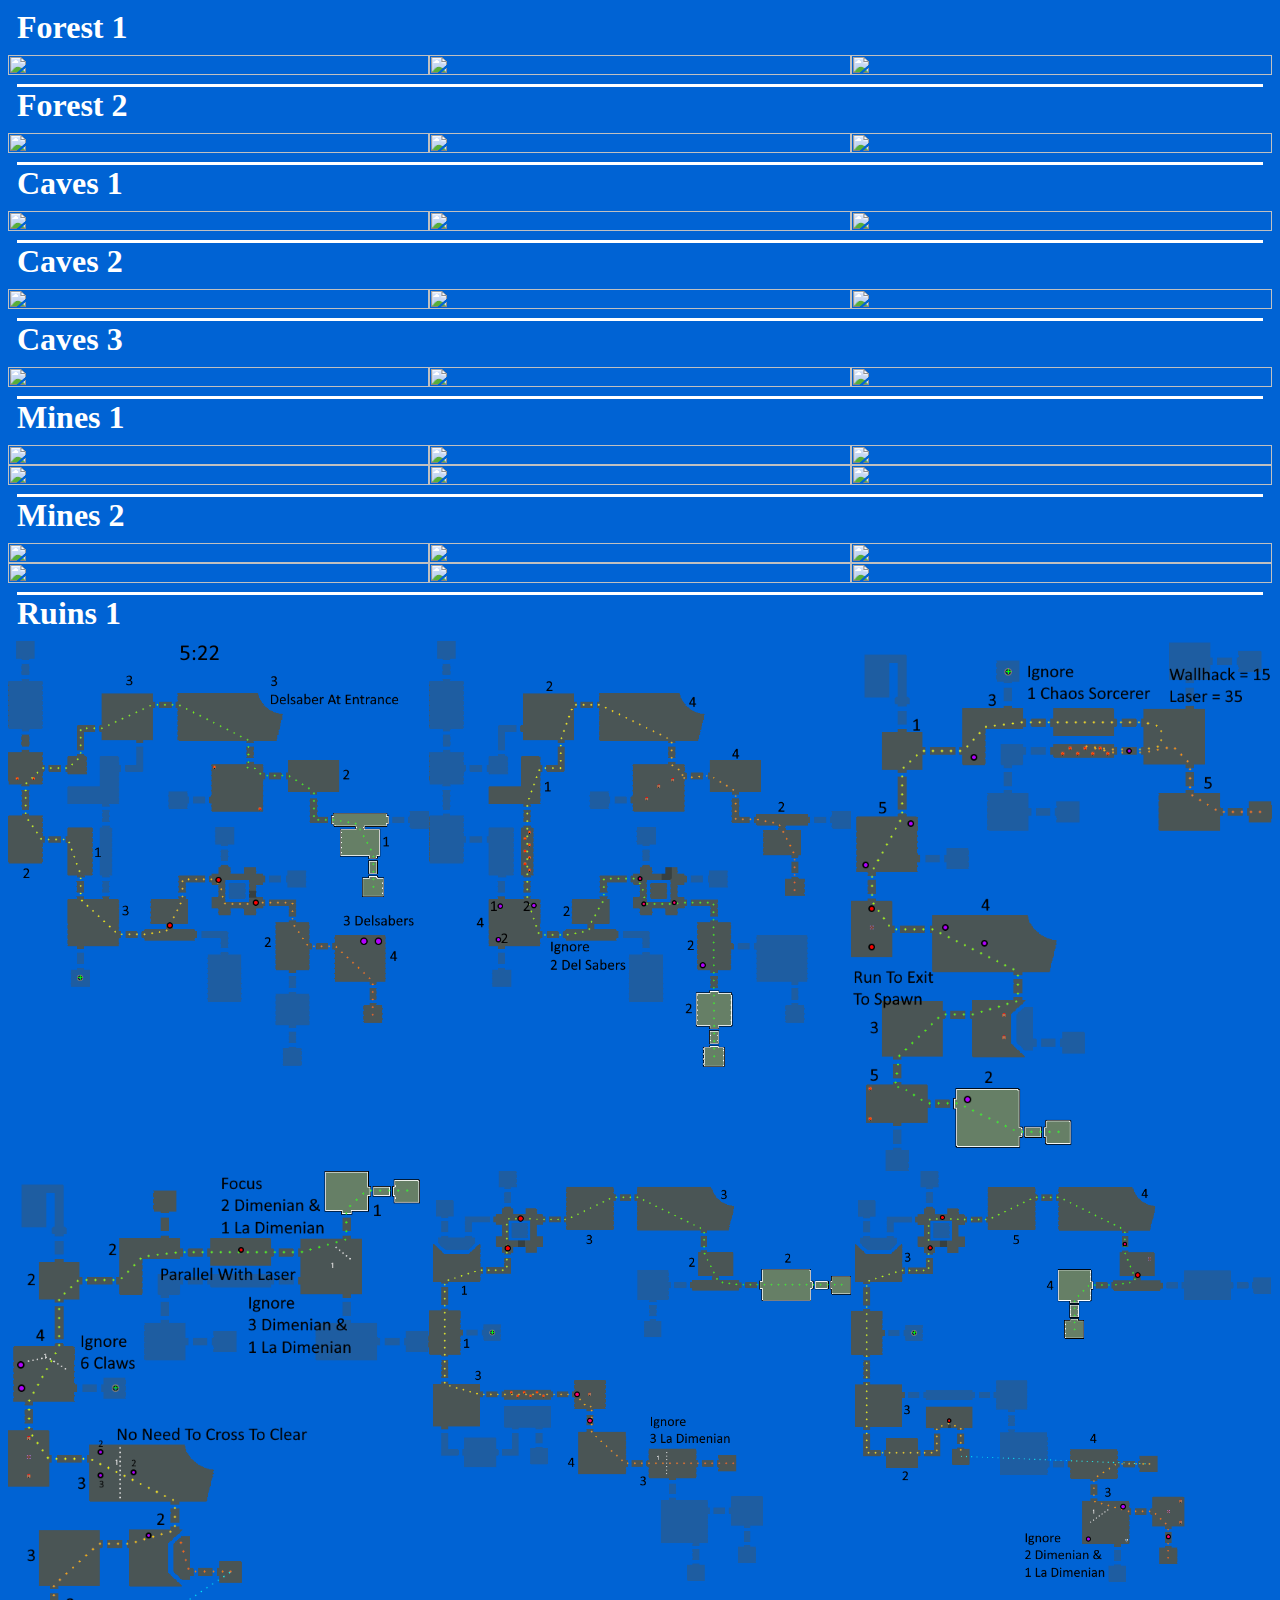
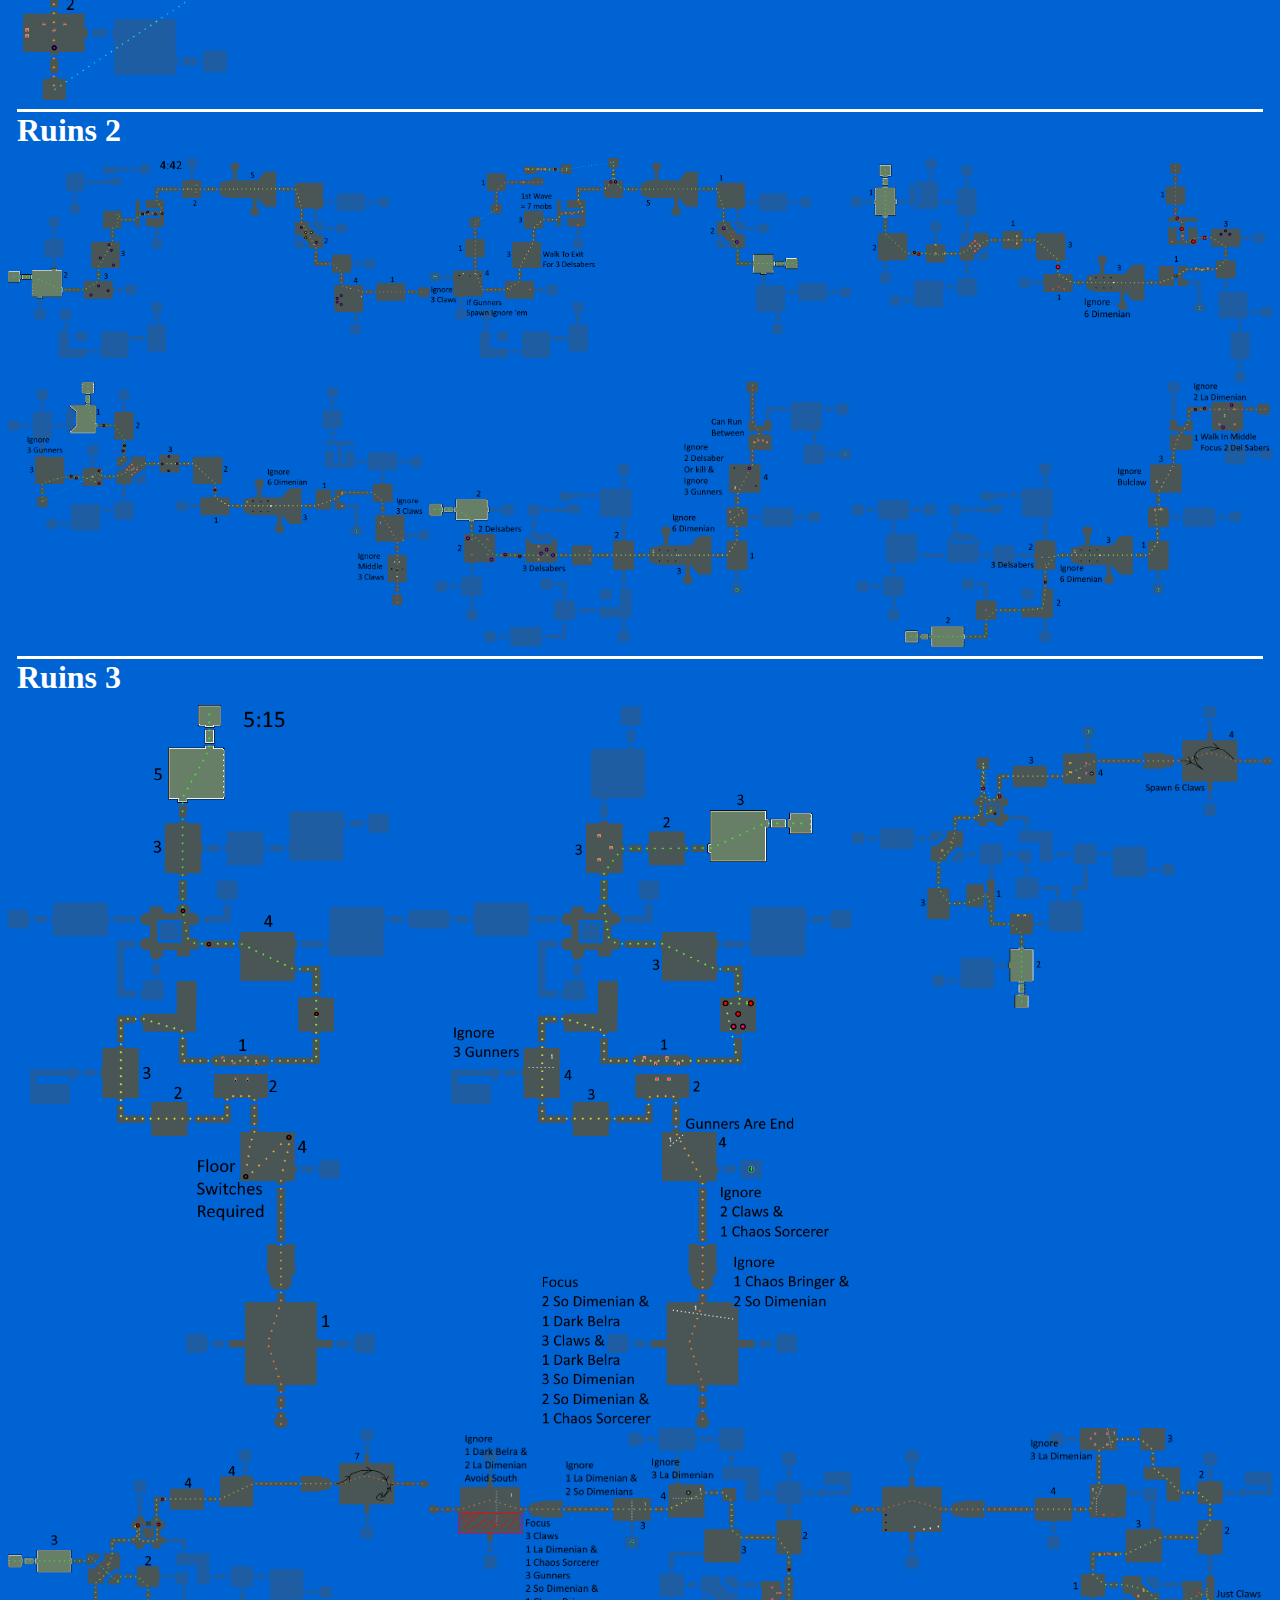
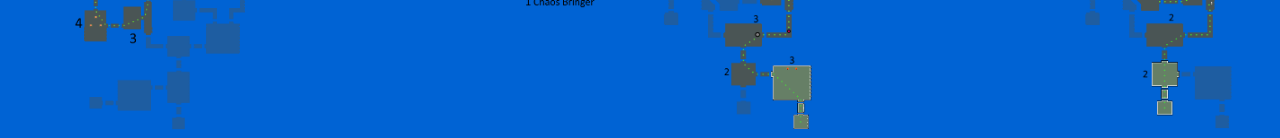
==== Phantasy-Star-Online/AKD_MoreDetails/index.html @ 35e49762 "Added AKD style maps with a little more detail" ====
<html>

<head>
    <script>
        // https://luser.github.io/gamepadtest/
    </script>
</head>

<style>
    body {
        background-color: rgb(0, 99, 212);
    }

    h1 {
        color: #FFF;
        margin: 9px;
    }

    h1:not(:first-child) {
        border-top: solid 3px #ffffff;
    }

    .level-grid {
        display: grid;
        grid-template-columns: 1fr 1fr 1fr;
    }

    img {
        width: 100%;
    }
</style>

<body>
    <h1>Forest 1</h1>
    <div class="level-grid">
        <img src="maps/forest1-a.PNG">
        <img src="maps/forest1-b.PNG">
        <img src="maps/forest1-c.PNG">
    </div>

    <h1>Forest 2</h1>
    <div class="level-grid">
        <img src="maps/forest2-a.PNG">
        <img src="maps/forest2-b.PNG">
        <img src="maps/forest2-c.PNG">
    </div>

    <h1>Caves 1</h1>
    <div class="level-grid">
        <img src="maps/cave1-a.PNG">
        <img src="maps/cave1-b.PNG">
        <img src="maps/cave1-c.PNG">
    </div>

    <h1>Caves 2</h1>
    <div class="level-grid">
        <img src="maps/cave2-a.PNG">
        <img src="maps/cave2-b.PNG">
        <img src="maps/cave2-c.PNG">
    </div>

    <h1>Caves 3</h1>
    <div class="level-grid">
        <img src="maps/cave3-a.PNG">
        <img src="maps/cave3-b.PNG">
        <img src="maps/cave3-c.PNG">
    </div>

    <h1>Mines 1</h1>
    <div class="level-grid">
        <img src="maps/mine1-a.PNG">
        <img src="maps/mine1-b.PNG">
        <img src="maps/mine1-c.PNG">
        <img src="maps/mine1-d.PNG">
        <img src="maps/mine1-e.PNG">
        <img src="maps/mine1-f.PNG">
    </div>

    <h1>Mines 2</h1>
    <div class="level-grid">
        <img src="maps/mine2-a.PNG">
        <img src="maps/mine2-b.PNG">
        <img src="maps/mine2-c.PNG">
        <img src="maps/mine2-d.PNG">
        <img src="maps/mine2-e.PNG">
        <img src="maps/mine2-f.PNG">
    </div>

    <h1>Ruins 1</h1>
    <div class="level-grid">
        <img src="maps/ruins1-a.png">
        <img src="maps/ruins1-b.png">
        <img src="maps/ruins1-c.png">
        <img src="maps/ruins1-d.png">
        <img src="maps/ruins1-e.png">
        <img src="maps/ruins1-f.png">
    </div>

    <h1>Ruins 2</h1>
    <div class="level-grid">
        <img src="maps/ruins2-a.png">
        <img src="maps/ruins2-b.png">
        <img src="maps/ruins2-c.png">
        <img src="maps/ruins2-d.png">
        <img src="maps/ruins2-e.png">
        <img src="maps/ruins2-f.png">
    </div>

    <h1>Ruins 3</h1>
    <div class="level-grid">
        <img src="maps/ruins3-a.png">
        <img src="maps/ruins3-b.png">
        <img src="maps/ruins3-c.png">
        <img src="maps/ruins3-d.png">
        <img src="maps/ruins3-e.png">
        <img src="maps/ruins3-f.png">
    </div>
</body>

</html>
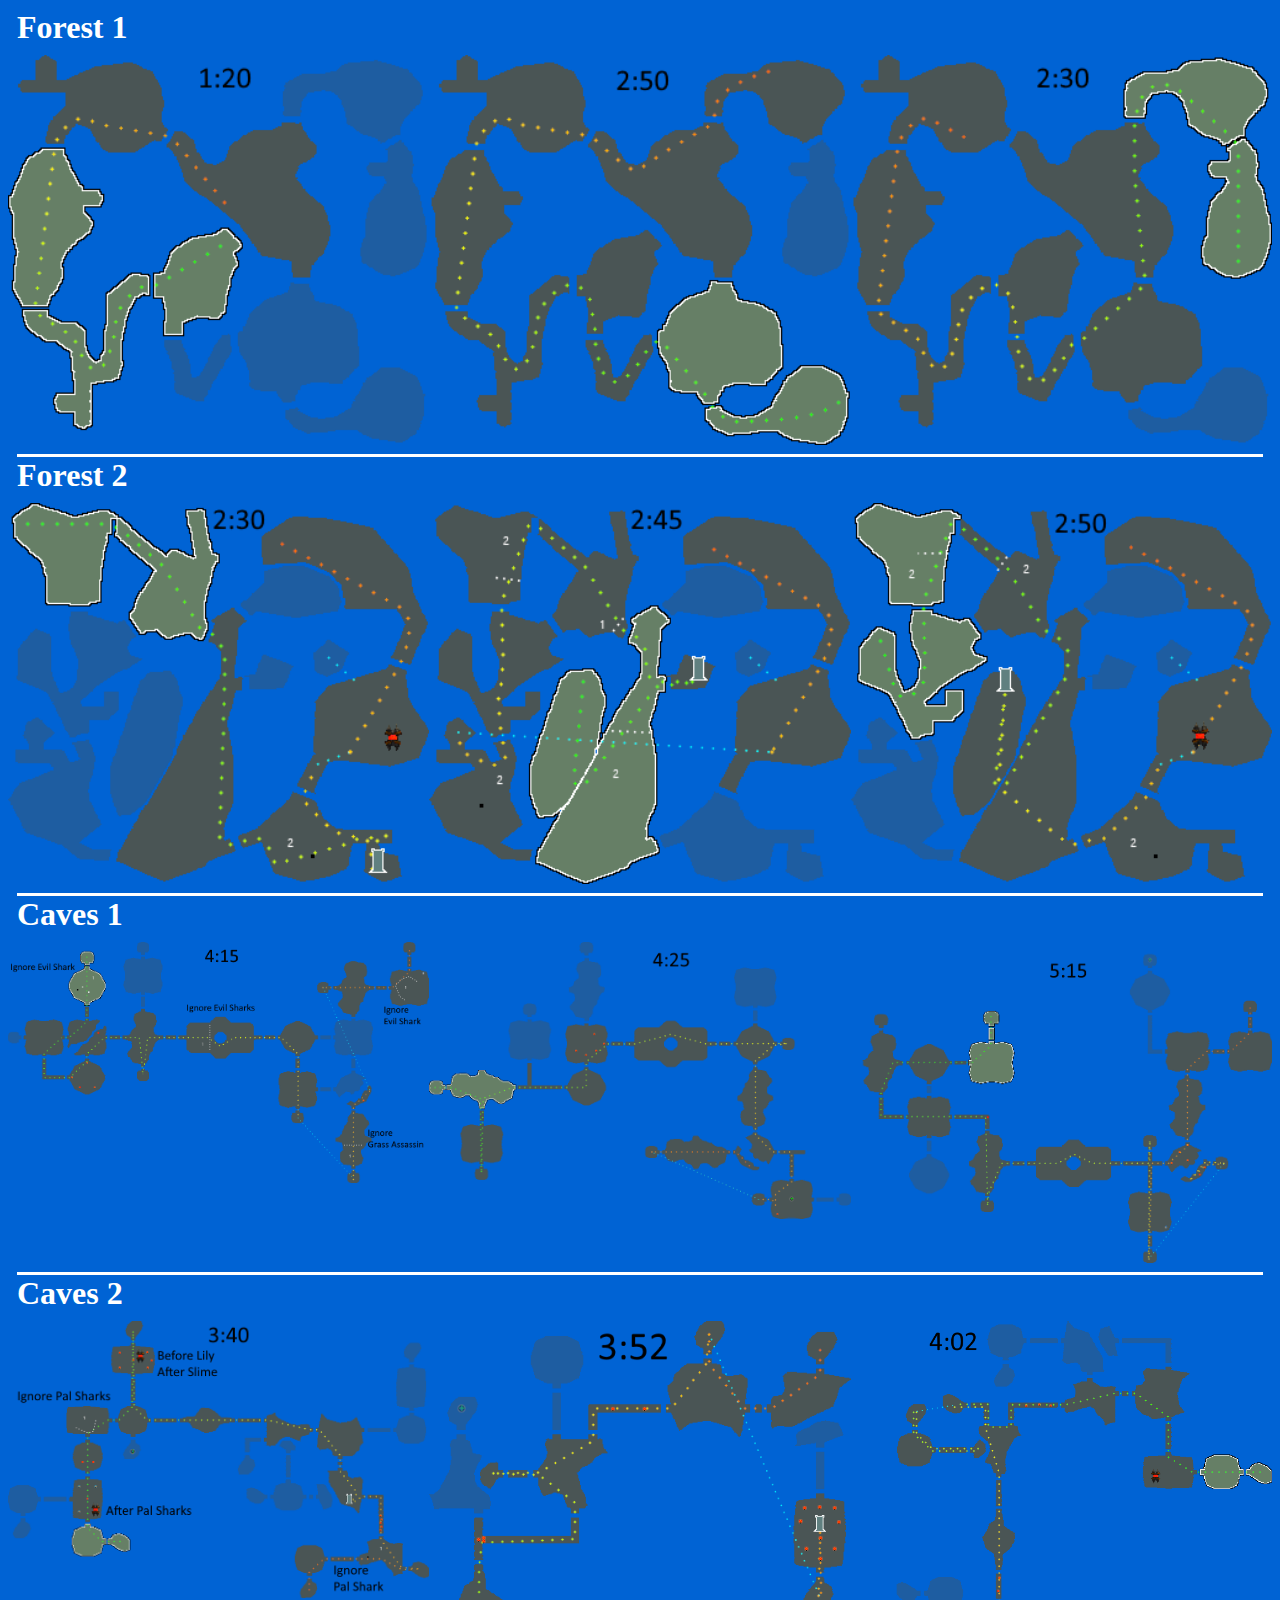
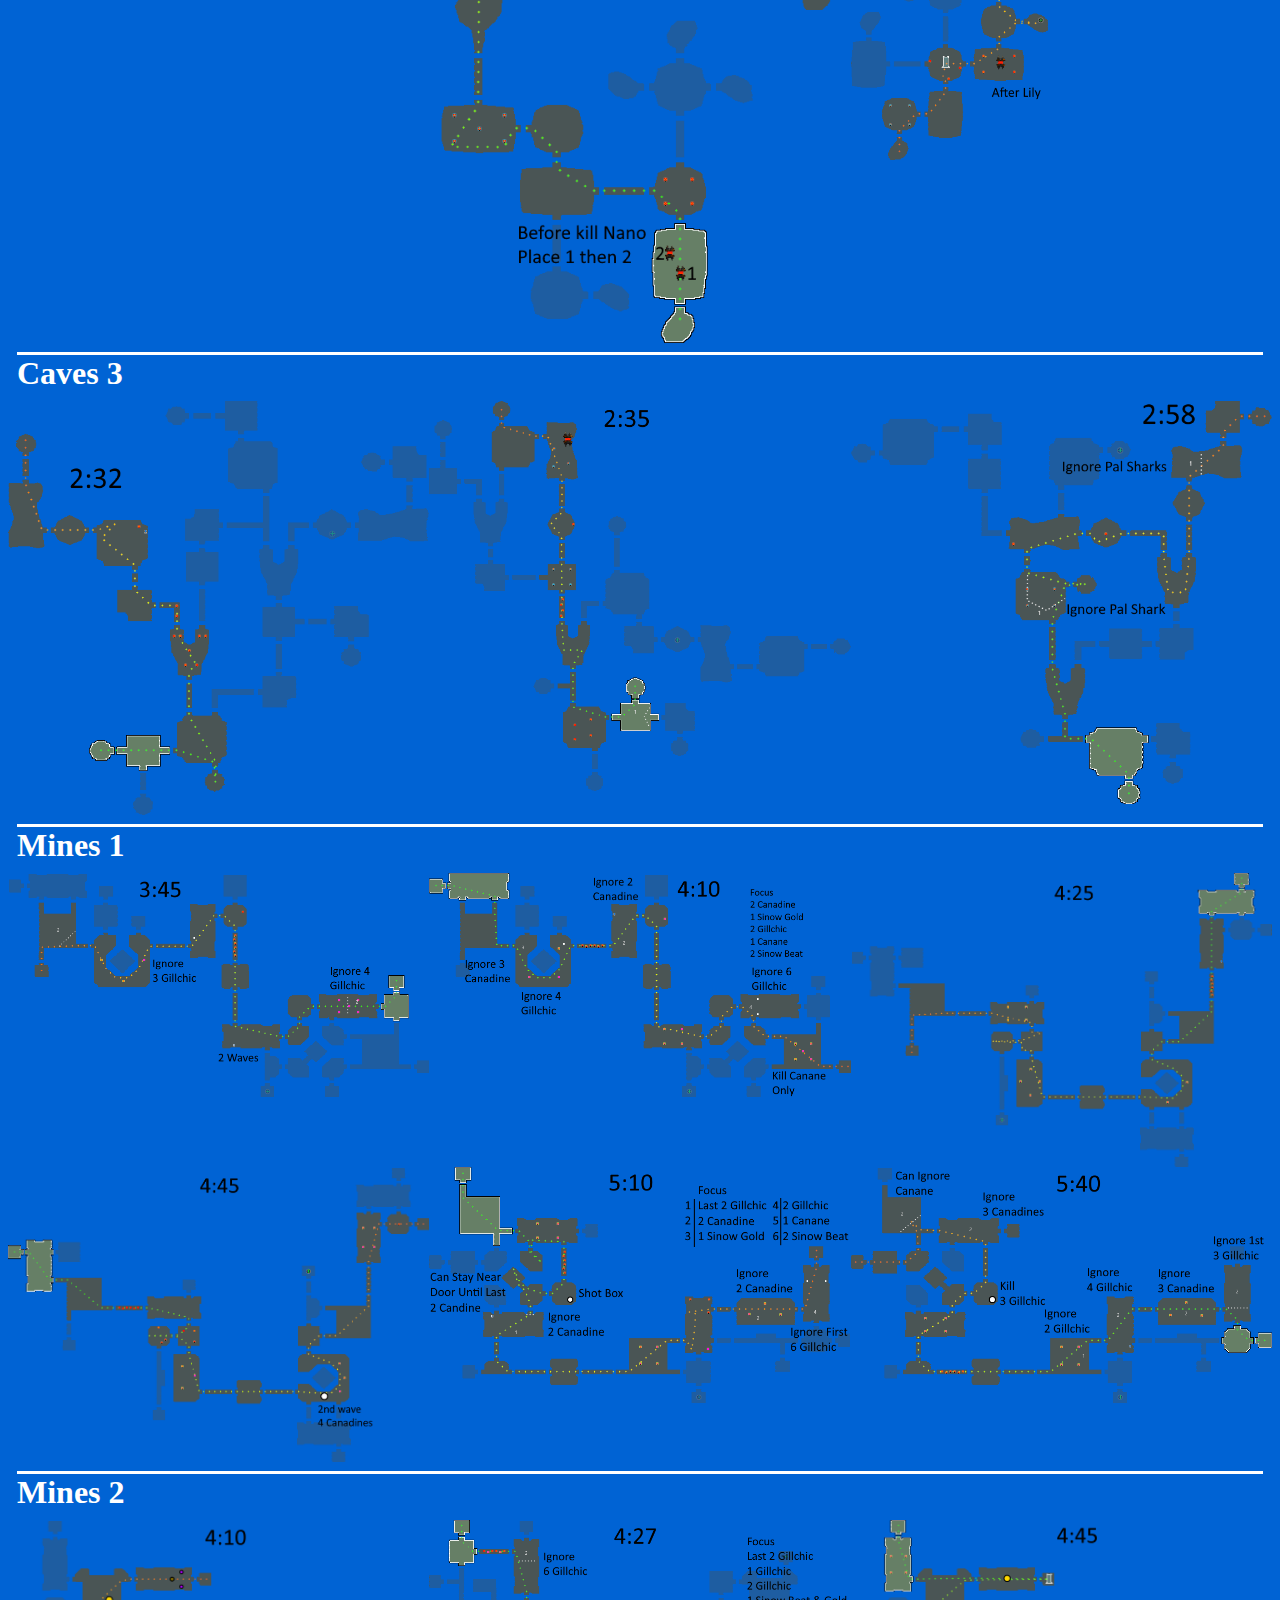
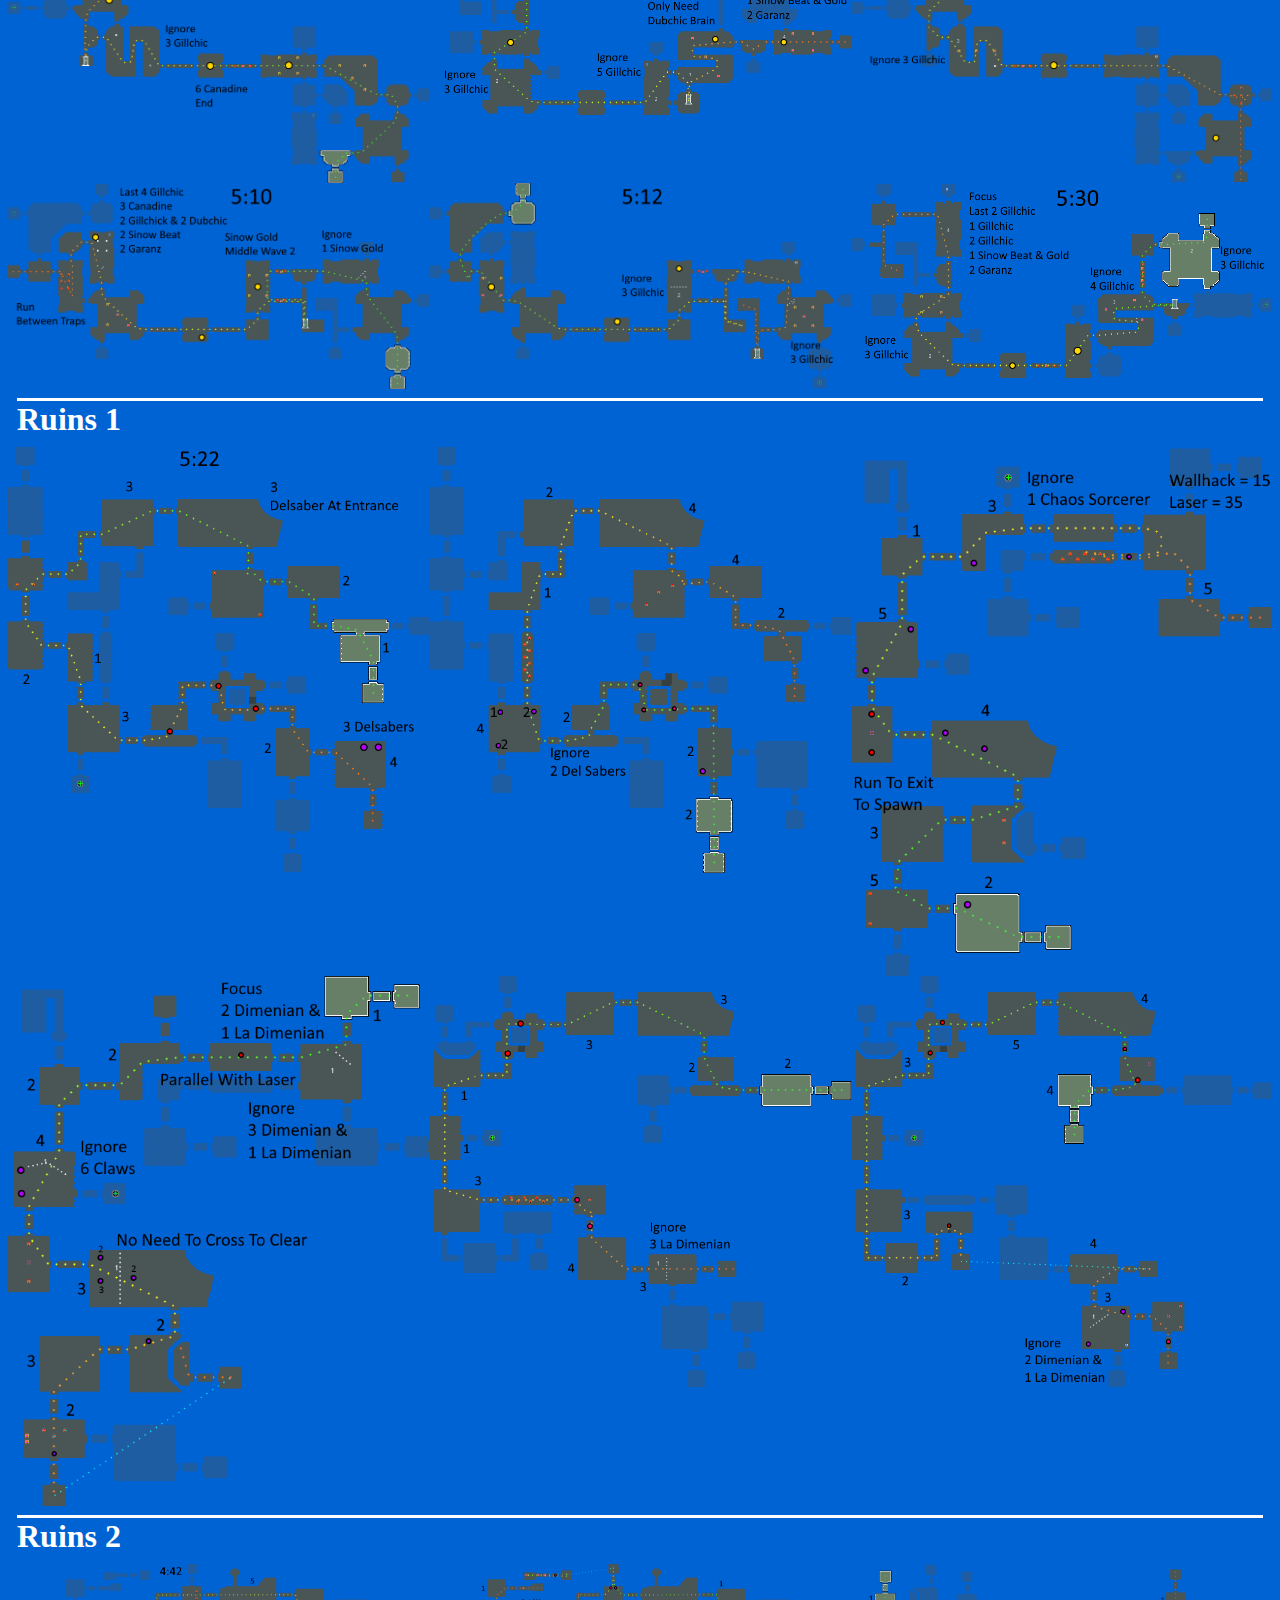
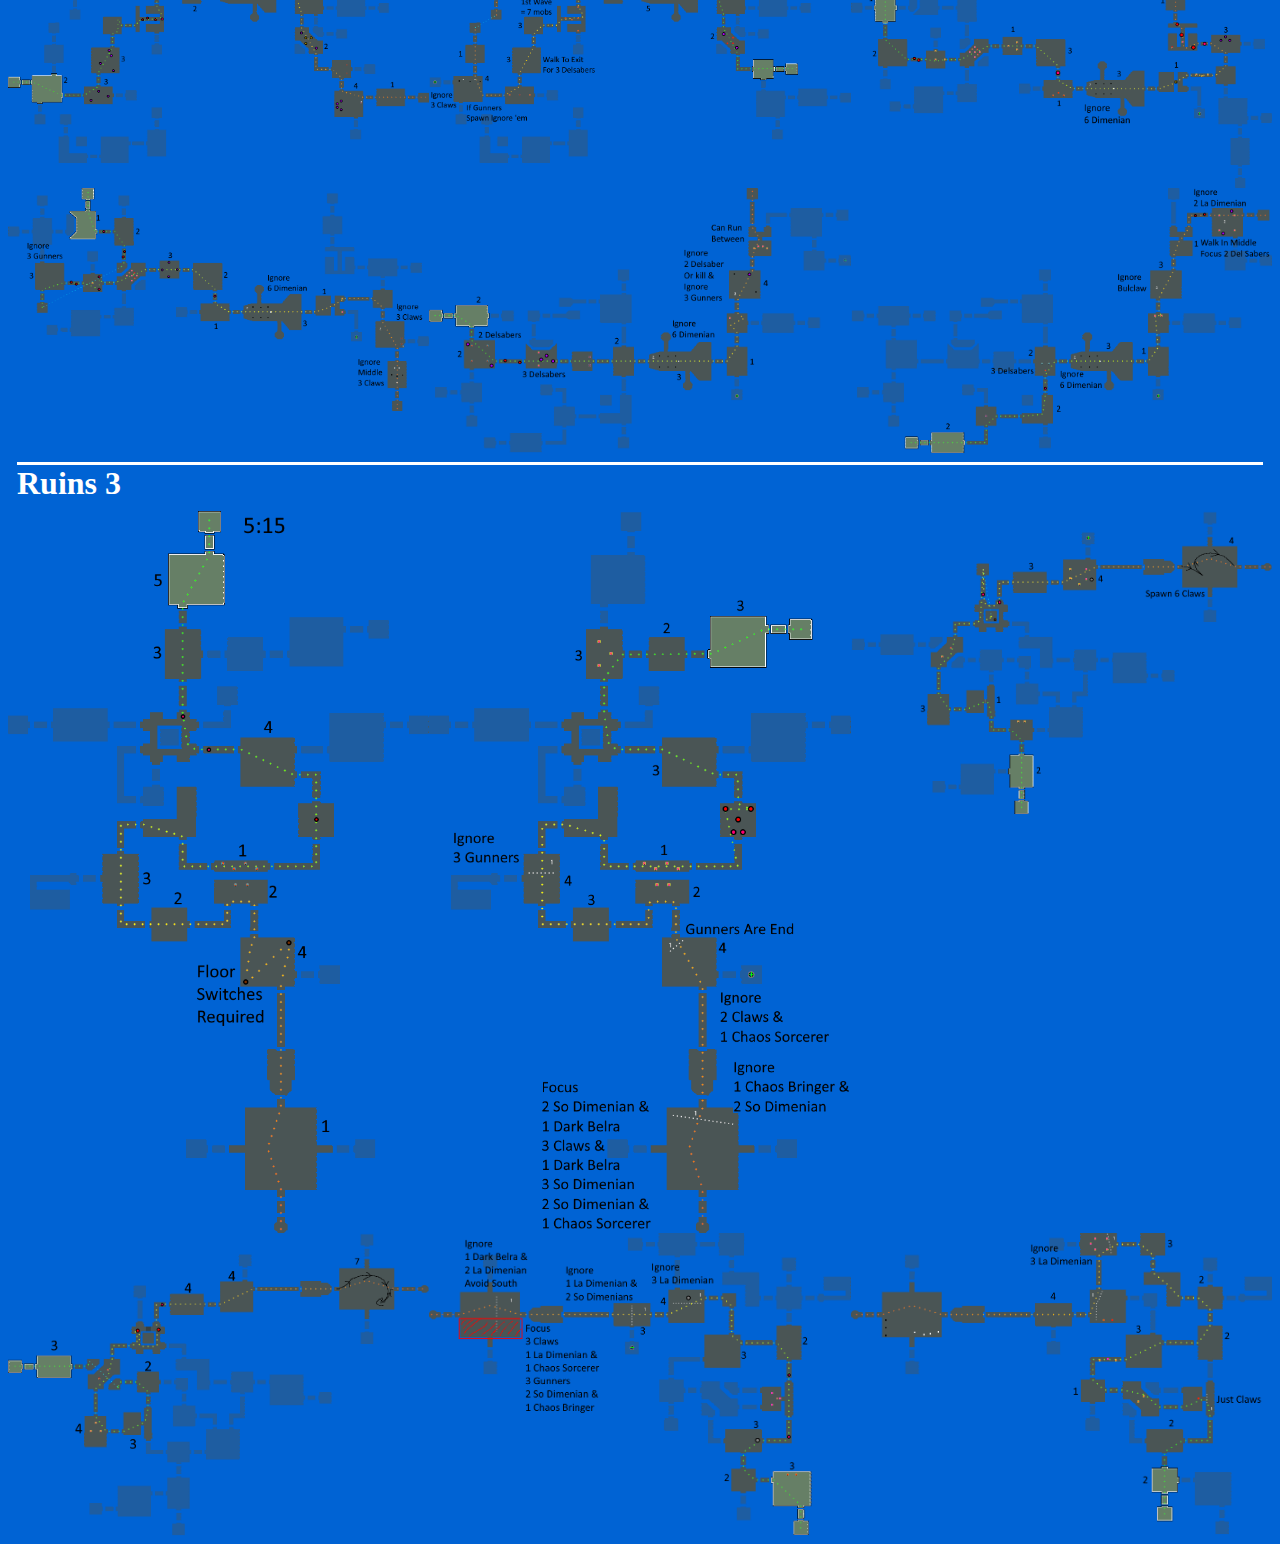
==== commit fcaccb5f: "Updated PNG to png" ====
--- a/Phantasy-Star-Online/AKD_MoreDetails/index.html
+++ b/Phantasy-Star-Online/AKD_MoreDetails/index.html
@@ -33,57 +33,57 @@
 <body>
     <h1>Forest 1</h1>
     <div class="level-grid">
-        <img src="maps/forest1-a.PNG">
-        <img src="maps/forest1-b.PNG">
-        <img src="maps/forest1-c.PNG">
+        <img src="maps/forest1-a.png">
+        <img src="maps/forest1-b.png">
+        <img src="maps/forest1-c.png">
     </div>
 
     <h1>Forest 2</h1>
     <div class="level-grid">
-        <img src="maps/forest2-a.PNG">
-        <img src="maps/forest2-b.PNG">
-        <img src="maps/forest2-c.PNG">
+        <img src="maps/forest2-a.png">
+        <img src="maps/forest2-b.png">
+        <img src="maps/forest2-c.png">
     </div>
 
     <h1>Caves 1</h1>
     <div class="level-grid">
-        <img src="maps/cave1-a.PNG">
-        <img src="maps/cave1-b.PNG">
-        <img src="maps/cave1-c.PNG">
+        <img src="maps/cave1-a.png">
+        <img src="maps/cave1-b.png">
+        <img src="maps/cave1-c.png">
     </div>
 
     <h1>Caves 2</h1>
     <div class="level-grid">
-        <img src="maps/cave2-a.PNG">
-        <img src="maps/cave2-b.PNG">
-        <img src="maps/cave2-c.PNG">
+        <img src="maps/cave2-a.png">
+        <img src="maps/cave2-b.png">
+        <img src="maps/cave2-c.png">
     </div>
 
     <h1>Caves 3</h1>
     <div class="level-grid">
-        <img src="maps/cave3-a.PNG">
-        <img src="maps/cave3-b.PNG">
-        <img src="maps/cave3-c.PNG">
+        <img src="maps/cave3-a.png">
+        <img src="maps/cave3-b.png">
+        <img src="maps/cave3-c.png">
     </div>
 
     <h1>Mines 1</h1>
     <div class="level-grid">
-        <img src="maps/mine1-a.PNG">
-        <img src="maps/mine1-b.PNG">
-        <img src="maps/mine1-c.PNG">
-        <img src="maps/mine1-d.PNG">
-        <img src="maps/mine1-e.PNG">
-        <img src="maps/mine1-f.PNG">
+        <img src="maps/mine1-a.png">
+        <img src="maps/mine1-b.png">
+        <img src="maps/mine1-c.png">
+        <img src="maps/mine1-d.png">
+        <img src="maps/mine1-e.png">
+        <img src="maps/mine1-f.png">
     </div>
 
     <h1>Mines 2</h1>
     <div class="level-grid">
-        <img src="maps/mine2-a.PNG">
-        <img src="maps/mine2-b.PNG">
-        <img src="maps/mine2-c.PNG">
-        <img src="maps/mine2-d.PNG">
-        <img src="maps/mine2-e.PNG">
-        <img src="maps/mine2-f.PNG">
+        <img src="maps/mine2-a.png">
+        <img src="maps/mine2-b.png">
+        <img src="maps/mine2-c.png">
+        <img src="maps/mine2-d.png">
+        <img src="maps/mine2-e.png">
+        <img src="maps/mine2-f.png">
     </div>
 
     <h1>Ruins 1</h1>
